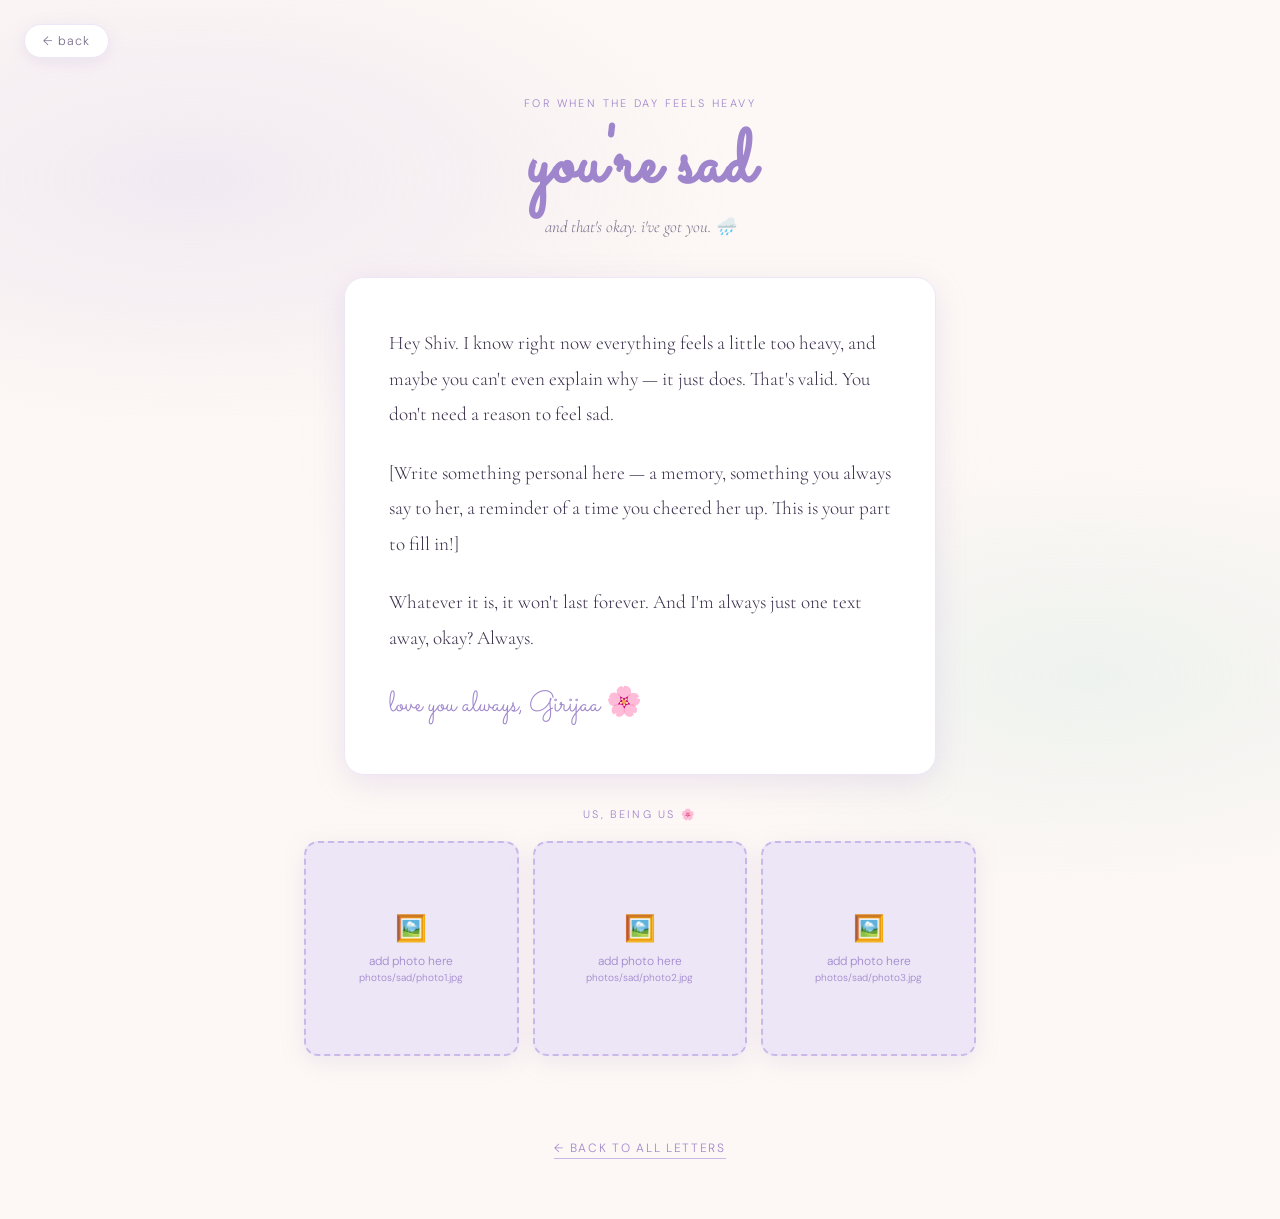
==== birthday.html @ a8534df3 "add pages" ====
<!DOCTYPE html>
<html lang="en">
<head>
  <meta charset="UTF-8" />
  <meta name="viewport" content="width=device-width, initial-scale=1.0" />
  <title>When you're sad — For Shivaani 🌸</title>
  <link rel="stylesheet" href="../style.css" />
</head>
<body>

  <a href="../index.html" class="back-btn">← back</a>

  <section class="inner-hero">
    <p class="page-eyebrow fade-up">for when the day feels heavy</p>
    <h1 class="fade-up delay-1">you're sad</h1>
    <p class="inner-tagline fade-up delay-2">and that's okay. i've got you. 🌧️</p>
  </section>

  <section class="message-section fade-up delay-2">
    <div class="message-card">
      <p>
        Hey Shiv. I know right now everything feels a little too heavy, and maybe you can't
        even explain why — it just does. That's valid. You don't need a reason to feel sad.
      </p>
      <p>
        <!-- ✏️ WRITE YOUR MESSAGE HERE — replace this paragraph with your own words -->
        [Write something personal here — a memory, something you always say to her, a reminder
        of a time you cheered her up. This is your part to fill in!]
      </p>
      <p>
        Whatever it is, it won't last forever. And I'm always just one text away, okay? Always.
      </p>
      <span class="sign-off">love you always, Girijaa 🌸</span>
    </div>
  </section>

  <!-- PHOTOS — add as many as you want following this pattern -->
  <section class="photos-section fade-up delay-3">
    <p class="photos-label">us, being us 🌸</p>
    <div class="photos-grid">

      <!-- HOW TO ADD A PHOTO:
           1. Put your image file in the photos/sad/ folder
           2. Replace "photo1.jpg" with your actual filename
           3. Replace "your caption here" with a sweet caption
           4. Delete the photo-placeholder divs once you add real photos -->

      <div class="photo-frame">
        <img src="../photos/sad/photo1.jpg" alt="us" onerror="this.parentElement.innerHTML='<div class=\'photo-placeholder\'><span class=\'ph-icon\'>🖼️</span><span>add photo here<br><small>photos/sad/photo1.jpg</small></span></div>'" />
        <div class="photo-caption">your caption here</div>
      </div>

      <div class="photo-frame">
        <img src="../photos/sad/photo2.jpg" alt="us" onerror="this.parentElement.innerHTML='<div class=\'photo-placeholder\'><span class=\'ph-icon\'>🖼️</span><span>add photo here<br><small>photos/sad/photo2.jpg</small></span></div>'" />
        <div class="photo-caption">your caption here</div>
      </div>

      <div class="photo-frame">
        <img src="../photos/sad/photo3.jpg" alt="us" onerror="this.parentElement.innerHTML='<div class=\'photo-placeholder\'><span class=\'ph-icon\'>🖼️</span><span>add photo here<br><small>photos/sad/photo3.jpg</small></span></div>'" />
        <div class="photo-caption">your caption here</div>
      </div>

    </div>
  </section>

  <footer class="inner-footer">
    <a href="../index.html">← back to all letters</a>
  </footer>

</body>
</html>
---- style.css ----
@import url('https://fonts.googleapis.com/css2?family=Cormorant+Garamond:ital,wght@0,300;0,400;1,300;1,400&family=DM+Sans:wght@300;400&family=Sacramento&display=swap');

/* ── tokens ── */
:root {
  --lavender:     #c9b8e8;
  --lavender-lt:  #ede6f7;
  --lavender-dk:  #9f86cc;
  --mint:         #b5ddd8;
  --mint-lt:      #e2f4f2;
  --blush:        #f4d7e3;
  --cream:        #fdf8f5;
  --ink:          #3a2f4a;
  --ink-soft:     #7a6d8a;
  --white:        #ffffff;

  --ff-display: 'Sacramento', cursive;
  --ff-serif:   'Cormorant Garamond', serif;
  --ff-body:    'DM Sans', sans-serif;

  --radius: 20px;
  --shadow: 0 8px 32px rgba(159, 134, 204, 0.18);
  --shadow-hover: 0 16px 48px rgba(159, 134, 204, 0.32);
}

*, *::before, *::after { box-sizing: border-box; margin: 0; padding: 0; }

html { scroll-behavior: smooth; }

body {
  background: var(--cream);
  color: var(--ink);
  font-family: var(--ff-body);
  font-weight: 300;
  min-height: 100vh;
  overflow-x: hidden;
}

/* ── floating petals bg ── */
body::before {
  content: '';
  position: fixed;
  inset: 0;
  background:
    radial-gradient(ellipse 60% 40% at 15% 20%, rgba(201,184,232,0.22) 0%, transparent 70%),
    radial-gradient(ellipse 50% 35% at 85% 75%, rgba(181,221,216,0.20) 0%, transparent 70%),
    radial-gradient(ellipse 40% 30% at 50% 50%, rgba(244,215,227,0.12) 0%, transparent 70%);
  pointer-events: none;
  z-index: 0;
}

/* ══════════════════════════════════
   HOME PAGE
══════════════════════════════════ */

.home-hero {
  position: relative;
  z-index: 1;
  text-align: center;
  padding: 72px 24px 32px;
}

.home-hero .eyebrow {
  font-family: var(--ff-body);
  font-size: 0.72rem;
  letter-spacing: 0.22em;
  text-transform: uppercase;
  color: var(--lavender-dk);
  margin-bottom: 16px;
}

.home-hero h1 {
  font-family: var(--ff-display);
  font-size: clamp(3.2rem, 9vw, 6rem);
  color: var(--lavender-dk);
  line-height: 1.1;
  margin-bottom: 8px;
}

.home-hero .subtitle {
  font-family: var(--ff-serif);
  font-style: italic;
  font-size: clamp(1rem, 2.5vw, 1.3rem);
  color: var(--ink-soft);
  margin-bottom: 40px;
}

/* ── petal divider ── */
.petal-divider {
  display: flex;
  align-items: center;
  justify-content: center;
  gap: 12px;
  margin: 0 auto 48px;
  width: fit-content;
}
.petal-divider span {
  display: block;
  width: 48px; height: 1px;
  background: var(--lavender);
}
.petal-divider .petal { font-size: 1rem; }

/* ── cards grid ── */
.cards-section {
  position: relative;
  z-index: 1;
  max-width: 860px;
  margin: 0 auto;
  padding: 0 24px 80px;
  display: grid;
  grid-template-columns: repeat(auto-fill, minmax(240px, 1fr));
  gap: 20px;
}

.card {
  background: var(--white);
  border-radius: var(--radius);
  padding: 36px 28px 32px;
  box-shadow: var(--shadow);
  text-decoration: none;
  color: var(--ink);
  display: flex;
  flex-direction: column;
  align-items: center;
  gap: 14px;
  transition: transform 0.3s ease, box-shadow 0.3s ease;
  cursor: pointer;
  border: 1.5px solid transparent;
  position: relative;
  overflow: hidden;
}

.card::before {
  content: '';
  position: absolute;
  top: 0; left: 0; right: 0;
  height: 4px;
  background: linear-gradient(90deg, var(--lavender), var(--mint));
  opacity: 0;
  transition: opacity 0.3s ease;
}

.card:hover {
  transform: translateY(-6px);
  box-shadow: var(--shadow-hover);
  border-color: var(--lavender-lt);
}
.card:hover::before { opacity: 1; }

.card-emoji {
  font-size: 2rem;
  line-height: 1;
}

.card-label {
  font-family: var(--ff-body);
  font-size: 0.7rem;
  letter-spacing: 0.18em;
  text-transform: uppercase;
  color: var(--lavender-dk);
  font-weight: 400;
}

.card-title {
  font-family: var(--ff-serif);
  font-size: 1.25rem;
  font-weight: 400;
  text-align: center;
  line-height: 1.35;
  color: var(--ink);
}

.card-arrow {
  font-size: 0.85rem;
  color: var(--lavender-dk);
  margin-top: 4px;
  transition: transform 0.2s ease;
}
.card:hover .card-arrow { transform: translateX(4px); }

/* card accent colours */
.card-sad    { --accent: #c9b8e8; }
.card-lonely { --accent: #b5ddd8; }
.card-miss   { --accent: #f4d7e3; }
.card-bored  { --accent: #d4eac8; }
.card-bday   { --accent: #fde8b5; }
.card-insecure   { --accent: #c8d8f0; }
.card-overthink  { --accent: #e8c8d8; }

.card-sad::before    { background: linear-gradient(90deg, #c9b8e8, #9f86cc); }
.card-lonely::before { background: linear-gradient(90deg, #b5ddd8, #7ec8c0); }
.card-miss::before   { background: linear-gradient(90deg, #f4d7e3, #e8a0bc); }
.card-bored::before  { background: linear-gradient(90deg, #d4eac8, #a8d48a); }
.card-bday::before   { background: linear-gradient(90deg, #fde8b5, #f7c948); }
.card-insecure::before   { background: linear-gradient(90deg, #c8d8f0, #8aaee0); }
.card-overthink::before  { background: linear-gradient(90deg, #e8c8d8, #cc8aaa); }

.home-footer {
  position: relative;
  z-index: 1;
  text-align: center;
  padding: 0 24px 48px;
  font-family: var(--ff-serif);
  font-style: italic;
  font-size: 0.95rem;
  color: var(--ink-soft);
}

/* ══════════════════════════════════
   INNER PAGES
══════════════════════════════════ */

.back-btn {
  position: fixed;
  top: 24px; left: 24px;
  z-index: 100;
  background: var(--white);
  border: 1.5px solid var(--lavender-lt);
  border-radius: 50px;
  padding: 8px 18px;
  font-family: var(--ff-body);
  font-size: 0.78rem;
  letter-spacing: 0.08em;
  color: var(--ink-soft);
  text-decoration: none;
  box-shadow: 0 4px 16px rgba(159, 134, 204, 0.15);
  transition: all 0.2s ease;
  display: flex;
  align-items: center;
  gap: 6px;
}
.back-btn:hover {
  background: var(--lavender-lt);
  color: var(--lavender-dk);
  transform: translateX(-2px);
}

.inner-hero {
  position: relative;
  z-index: 1;
  text-align: center;
  padding: 96px 24px 40px;
}

.inner-hero .page-eyebrow {
  font-family: var(--ff-body);
  font-size: 0.68rem;
  letter-spacing: 0.22em;
  text-transform: uppercase;
  color: var(--lavender-dk);
  margin-bottom: 12px;
}

.inner-hero h1 {
  font-family: var(--ff-display);
  font-size: clamp(2.8rem, 8vw, 5rem);
  color: var(--lavender-dk);
  line-height: 1.1;
  margin-bottom: 6px;
}

.inner-hero .inner-tagline {
  font-family: var(--ff-serif);
  font-style: italic;
  font-size: 1.05rem;
  color: var(--ink-soft);
}

/* ── message block ── */
.message-section {
  position: relative;
  z-index: 1;
  max-width: 640px;
  margin: 0 auto;
  padding: 0 24px;
}

.message-card {
  background: var(--white);
  border-radius: var(--radius);
  padding: 48px 44px;
  box-shadow: var(--shadow);
  border: 1.5px solid var(--lavender-lt);
  margin-bottom: 32px;
}

.message-card p {
  font-family: var(--ff-serif);
  font-size: clamp(1.05rem, 2vw, 1.2rem);
  line-height: 1.85;
  color: var(--ink);
  margin-bottom: 1.2em;
}
.message-card p:last-child { margin-bottom: 0; }

.message-card .sign-off {
  font-family: var(--ff-display);
  font-size: 1.8rem;
  color: var(--lavender-dk);
  margin-top: 28px;
  display: block;
}

/* ── photos grid ── */
.photos-section {
  position: relative;
  z-index: 1;
  max-width: 720px;
  margin: 0 auto;
  padding: 0 24px 80px;
}

.photos-label {
  font-family: var(--ff-body);
  font-size: 0.68rem;
  letter-spacing: 0.2em;
  text-transform: uppercase;
  color: var(--lavender-dk);
  text-align: center;
  margin-bottom: 20px;
}

.photos-grid {
  display: grid;
  grid-template-columns: repeat(auto-fill, minmax(200px, 1fr));
  gap: 14px;
}

.photo-frame {
  border-radius: 14px;
  overflow: hidden;
  box-shadow: 0 6px 24px rgba(159, 134, 204, 0.15);
  background: var(--lavender-lt);
  aspect-ratio: 1 / 1;
  position: relative;
}

.photo-frame img {
  width: 100%;
  height: 100%;
  object-fit: cover;
  display: block;
  transition: transform 0.4s ease;
}

.photo-frame:hover img { transform: scale(1.04); }

.photo-caption {
  position: absolute;
  bottom: 0; left: 0; right: 0;
  background: linear-gradient(transparent, rgba(58,47,74,0.55));
  color: white;
  font-family: var(--ff-serif);
  font-style: italic;
  font-size: 0.88rem;
  padding: 24px 12px 10px;
  opacity: 0;
  transition: opacity 0.3s ease;
}
.photo-frame:hover .photo-caption { opacity: 1; }

/* placeholder when no photo yet */
.photo-placeholder {
  width: 100%;
  height: 100%;
  display: flex;
  flex-direction: column;
  align-items: center;
  justify-content: center;
  gap: 8px;
  color: var(--lavender-dk);
  font-family: var(--ff-body);
  font-size: 0.75rem;
  text-align: center;
  padding: 16px;
  border: 2px dashed var(--lavender);
  border-radius: 14px;
  background: var(--lavender-lt);
}
.photo-placeholder .ph-icon { font-size: 1.6rem; }

/* ── inner page footer ── */
.inner-footer {
  position: relative;
  z-index: 1;
  text-align: center;
  padding: 0 24px 60px;
}

.inner-footer a {
  display: inline-block;
  font-family: var(--ff-body);
  font-size: 0.75rem;
  letter-spacing: 0.14em;
  text-transform: uppercase;
  color: var(--lavender-dk);
  text-decoration: none;
  border-bottom: 1px solid var(--lavender);
  padding-bottom: 2px;
  transition: color 0.2s ease;
}
.inner-footer a:hover { color: var(--ink); }

/* ── animations ── */
@keyframes fadeUp {
  from { opacity: 0; transform: translateY(20px); }
  to   { opacity: 1; transform: translateY(0); }
}

.fade-up {
  animation: fadeUp 0.7s ease both;
}
.delay-1 { animation-delay: 0.1s; }
.delay-2 { animation-delay: 0.2s; }
.delay-3 { animation-delay: 0.35s; }

/* ── responsive ── */
@media (max-width: 480px) {
  .cards-section { grid-template-columns: 1fr 1fr; gap: 14px; }
  .card { padding: 28px 18px 24px; }
  .message-card { padding: 32px 24px; }
  .photos-grid { grid-template-columns: 1fr 1fr; }
  .back-btn { top: 16px; left: 16px; }
}

@media (prefers-reduced-motion: reduce) {
  .fade-up, .card, .photo-frame img { animation: none; transition: none; }
}
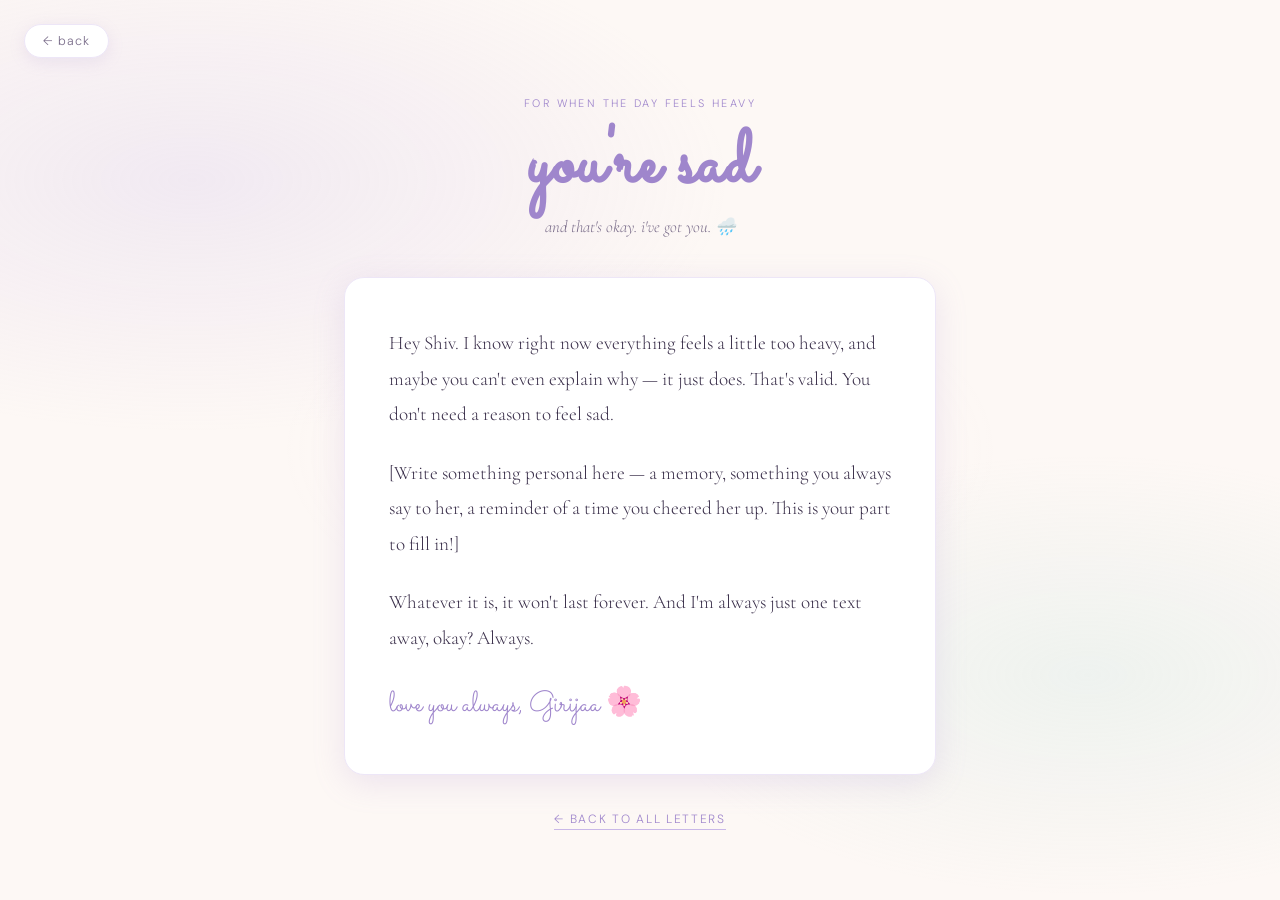
==== commit 28a9a4be: "Update birthday.html" ====
--- a/birthday.html
+++ b/birthday.html
@@ -34,34 +34,6 @@
     </div>
   </section>
 
-  <!-- PHOTOS — add as many as you want following this pattern -->
-  <section class="photos-section fade-up delay-3">
-    <p class="photos-label">us, being us 🌸</p>
-    <div class="photos-grid">
-
-      <!-- HOW TO ADD A PHOTO:
-           1. Put your image file in the photos/sad/ folder
-           2. Replace "photo1.jpg" with your actual filename
-           3. Replace "your caption here" with a sweet caption
-           4. Delete the photo-placeholder divs once you add real photos -->
-
-      <div class="photo-frame">
-        <img src="../photos/sad/photo1.jpg" alt="us" onerror="this.parentElement.innerHTML='<div class=\'photo-placeholder\'><span class=\'ph-icon\'>🖼️</span><span>add photo here<br><small>photos/sad/photo1.jpg</small></span></div>'" />
-        <div class="photo-caption">your caption here</div>
-      </div>
-
-      <div class="photo-frame">
-        <img src="../photos/sad/photo2.jpg" alt="us" onerror="this.parentElement.innerHTML='<div class=\'photo-placeholder\'><span class=\'ph-icon\'>🖼️</span><span>add photo here<br><small>photos/sad/photo2.jpg</small></span></div>'" />
-        <div class="photo-caption">your caption here</div>
-      </div>
-
-      <div class="photo-frame">
-        <img src="../photos/sad/photo3.jpg" alt="us" onerror="this.parentElement.innerHTML='<div class=\'photo-placeholder\'><span class=\'ph-icon\'>🖼️</span><span>add photo here<br><small>photos/sad/photo3.jpg</small></span></div>'" />
-        <div class="photo-caption">your caption here</div>
-      </div>
-
-    </div>
-  </section>
 
   <footer class="inner-footer">
     <a href="../index.html">← back to all letters</a>
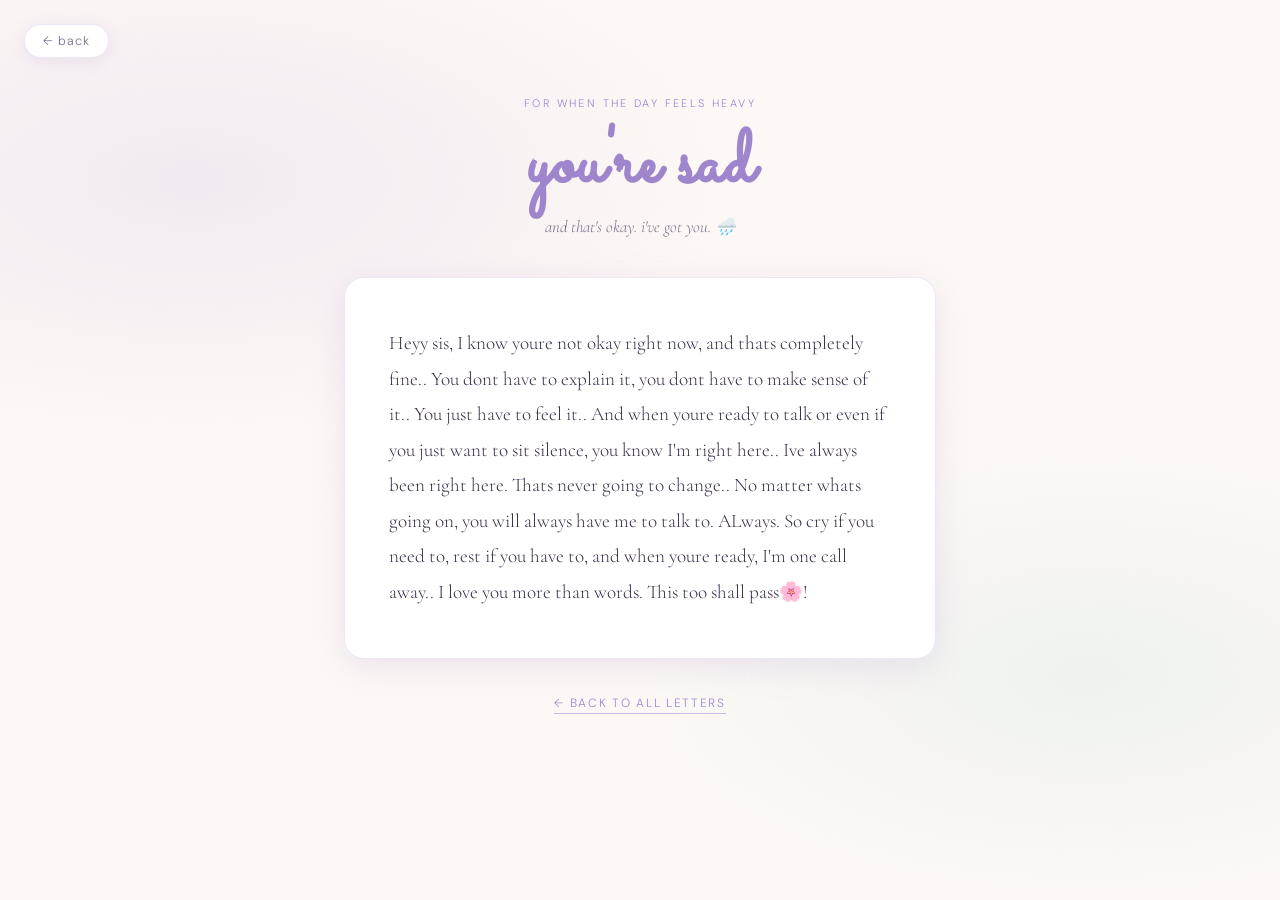
==== commit 4f9d1dc7: "Update birthday.html" ====
--- a/birthday.html
+++ b/birthday.html
@@ -18,19 +18,13 @@
 
   <section class="message-section fade-up delay-2">
     <div class="message-card">
-      <p>
-        Hey Shiv. I know right now everything feels a little too heavy, and maybe you can't
-        even explain why — it just does. That's valid. You don't need a reason to feel sad.
-      </p>
-      <p>
-        <!-- ✏️ WRITE YOUR MESSAGE HERE — replace this paragraph with your own words -->
-        [Write something personal here — a memory, something you always say to her, a reminder
-        of a time you cheered her up. This is your part to fill in!]
-      </p>
-      <p>
-        Whatever it is, it won't last forever. And I'm always just one text away, okay? Always.
-      </p>
-      <span class="sign-off">love you always, Girijaa 🌸</span>
+     <p>
+       Heyy sis, I know youre not okay right now, and thats completely fine.. You dont have to explain it,
+       you dont have to make sense of it.. You just have to feel it.. And when youre ready to talk or even if you just
+       want to sit silence, you know I'm right here.. Ive always been right here. Thats never going to change.. No matter whats going
+       on, you will always have me to talk to. ALways. So cry if you need to, rest if you have to, and when youre ready, I'm one call away.. 
+       I love you more than words. This too shall pass🌸!
+     </p>
     </div>
   </section>
 
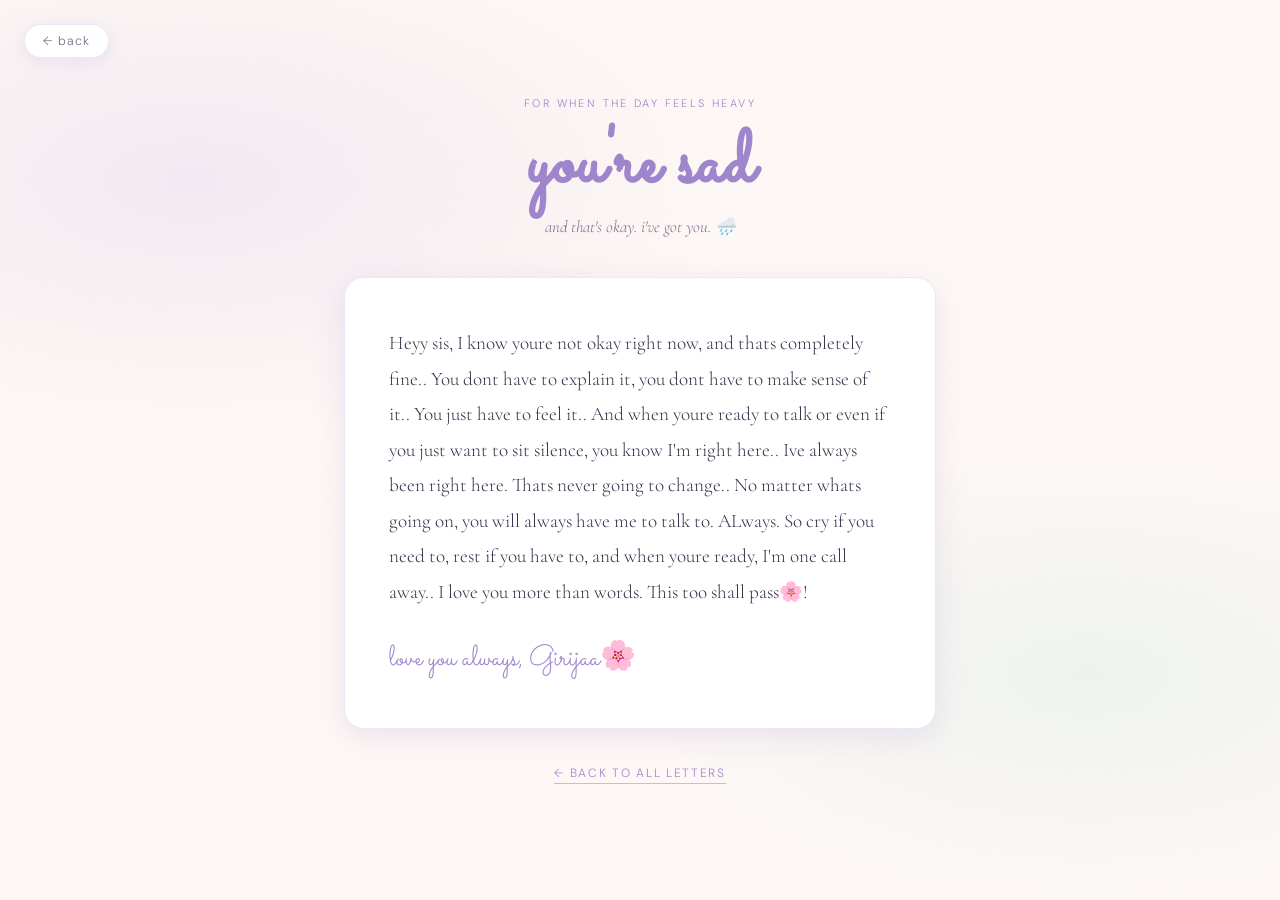
==== commit 020c189f: "Update birthday.html" ====
--- a/birthday.html
+++ b/birthday.html
@@ -25,6 +25,7 @@
        on, you will always have me to talk to. ALways. So cry if you need to, rest if you have to, and when youre ready, I'm one call away.. 
        I love you more than words. This too shall pass🌸!
      </p>
+      <span class="sign-off">love you always, Girijaa🌸</span>
     </div>
   </section>
 
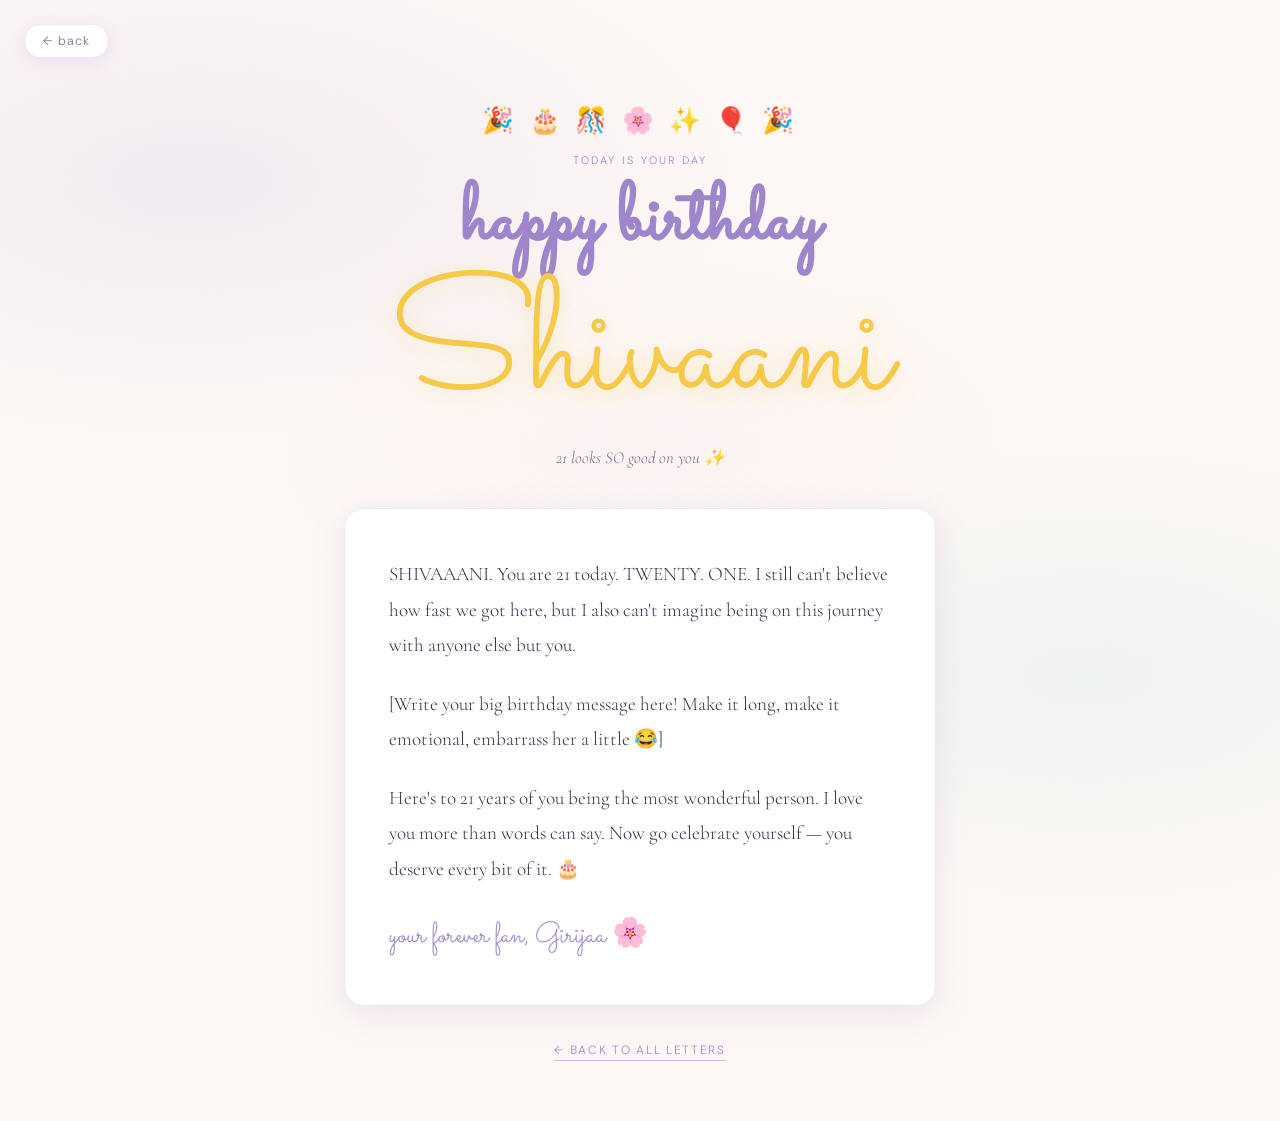
==== commit 760f0b10: "Add files via upload" ====
--- a/birthday.html
+++ b/birthday.html
@@ -3,35 +3,59 @@
 <head>
   <meta charset="UTF-8" />
   <meta name="viewport" content="width=device-width, initial-scale=1.0" />
-  <title>When you're sad — For Shivaani 🌸</title>
-  <link rel="stylesheet" href="../style.css" />
+  <title>Happy Birthday Shivaani 🎂</title>
+  <link rel="stylesheet" href="style.css" />
+  <style>
+    .confetti-bar {
+      text-align: center;
+      font-size: 1.6rem;
+      letter-spacing: 0.15em;
+      padding: 8px 0 0;
+      animation: fadeUp 0.8s ease both;
+    }
+    .birthday-number {
+      font-family: 'Sacramento', cursive;
+      font-size: clamp(5rem, 16vw, 10rem);
+      color: #f7c948;
+      display: block;
+      line-height: 1;
+      margin: 8px 0 0;
+      text-shadow: 0 4px 24px rgba(247, 201, 72, 0.35);
+    }
+  </style>
 </head>
 <body>
 
-  <a href="../index.html" class="back-btn">← back</a>
+  <a href="cards.html" class="back-btn">← back</a>
 
   <section class="inner-hero">
-    <p class="page-eyebrow fade-up">for when the day feels heavy</p>
-    <h1 class="fade-up delay-1">you're sad</h1>
-    <p class="inner-tagline fade-up delay-2">and that's okay. i've got you. 🌧️</p>
+    <div class="confetti-bar">🎉 🎂 🎊 🌸 ✨ 🎈 🎉</div>
+    <p class="page-eyebrow fade-up" style="margin-top:16px">today is YOUR day</p>
+    <h1 class="fade-up delay-1">happy birthday</h1>
+    <span class="birthday-number fade-up delay-2">Shivaani</span>
+    <p class="inner-tagline fade-up delay-3" style="margin-top:12px">21 looks SO good on you ✨</p>
   </section>
 
   <section class="message-section fade-up delay-2">
     <div class="message-card">
-     <p>
-       Heyy sis, I know youre not okay right now, and thats completely fine.. You dont have to explain it,
-       you dont have to make sense of it.. You just have to feel it.. And when youre ready to talk or even if you just
-       want to sit silence, you know I'm right here.. Ive always been right here. Thats never going to change.. No matter whats going
-       on, you will always have me to talk to. ALways. So cry if you need to, rest if you have to, and when youre ready, I'm one call away.. 
-       I love you more than words. This too shall pass🌸!
-     </p>
-      <span class="sign-off">love you always, Girijaa🌸</span>
+      <p>
+        SHIVAAANI. You are 21 today. TWENTY. ONE. I still can't believe how fast we got here,
+        but I also can't imagine being on this journey with anyone else but you.
+      </p>
+      <p>
+        <!-- ✏️ WRITE YOUR BIRTHDAY MESSAGE HERE -->
+        [Write your big birthday message here! Make it long, make it emotional, embarrass her a little 😂]
+      </p>
+      <p>
+        Here's to 21 years of you being the most wonderful person. I love you more than
+        words can say. Now go celebrate yourself — you deserve every bit of it. 🎂
+      </p>
+      <span class="sign-off">your forever fan, Girijaa 🌸</span>
     </div>
   </section>
 
-
   <footer class="inner-footer">
-    <a href="../index.html">← back to all letters</a>
+    <a href="cards.html">← back to all letters</a>
   </footer>
 
 </body>
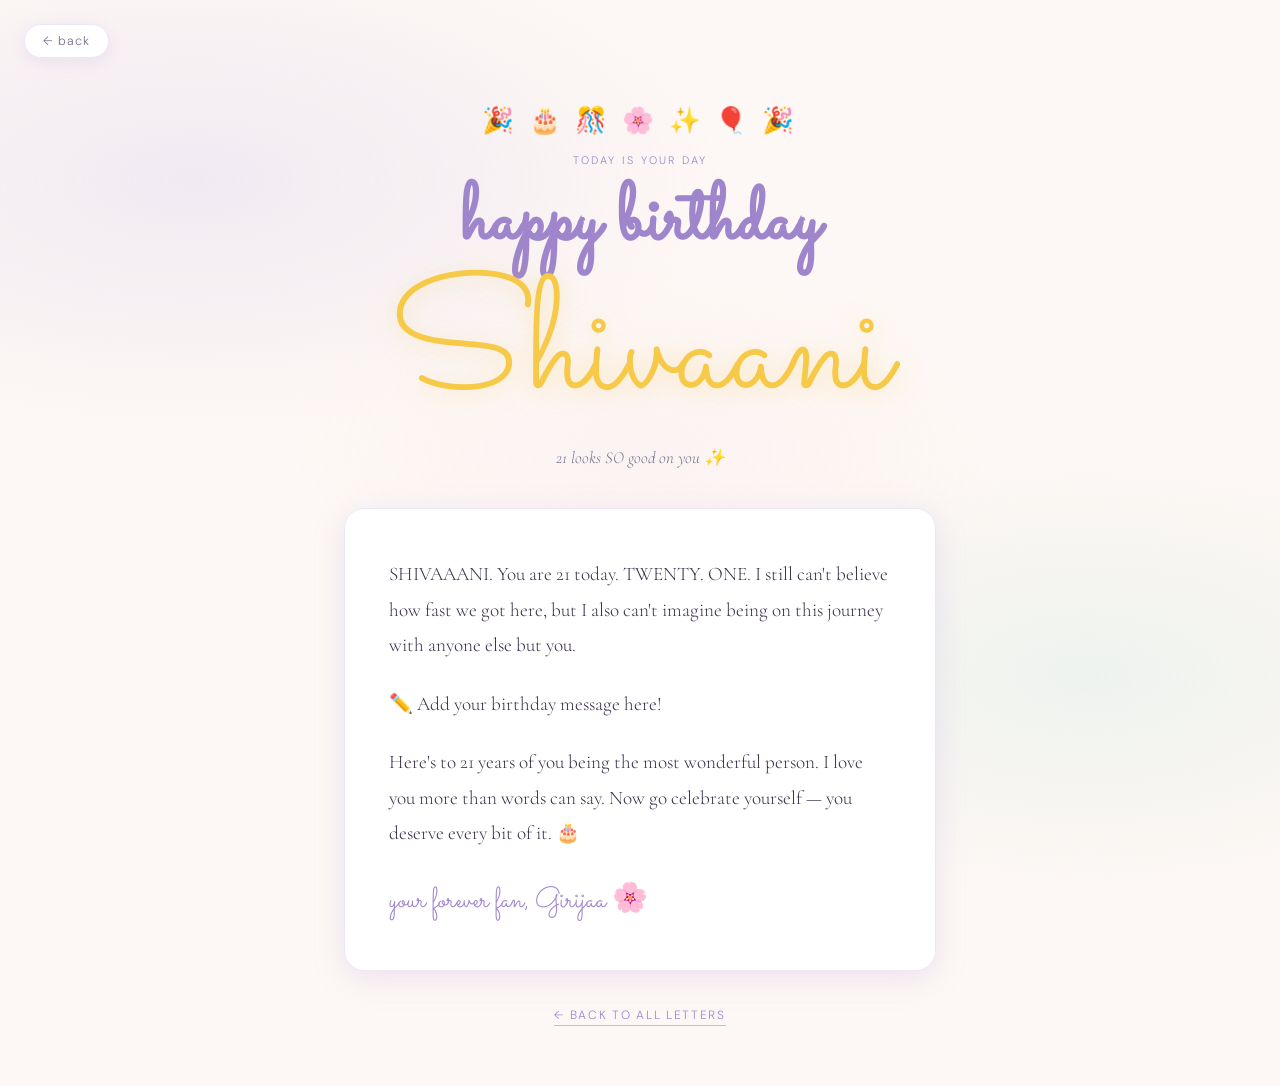
==== commit fee206a7: "Add files via upload" ====
--- a/birthday.html
+++ b/birthday.html
@@ -6,28 +6,12 @@
   <title>Happy Birthday Shivaani 🎂</title>
   <link rel="stylesheet" href="style.css" />
   <style>
-    .confetti-bar {
-      text-align: center;
-      font-size: 1.6rem;
-      letter-spacing: 0.15em;
-      padding: 8px 0 0;
-      animation: fadeUp 0.8s ease both;
-    }
-    .birthday-number {
-      font-family: 'Sacramento', cursive;
-      font-size: clamp(5rem, 16vw, 10rem);
-      color: #f7c948;
-      display: block;
-      line-height: 1;
-      margin: 8px 0 0;
-      text-shadow: 0 4px 24px rgba(247, 201, 72, 0.35);
-    }
+    .confetti-bar { text-align: center; font-size: 1.6rem; letter-spacing: 0.15em; padding: 8px 0 0; }
+    .birthday-number { font-family: 'Sacramento', cursive; font-size: clamp(5rem, 16vw, 10rem); color: #f7c948; display: block; line-height: 1; margin: 8px 0 0; text-shadow: 0 4px 24px rgba(247,201,72,0.35); }
   </style>
 </head>
 <body>
-
   <a href="cards.html" class="back-btn">← back</a>
-
   <section class="inner-hero">
     <div class="confetti-bar">🎉 🎂 🎊 🌸 ✨ 🎈 🎉</div>
     <p class="page-eyebrow fade-up" style="margin-top:16px">today is YOUR day</p>
@@ -35,28 +19,14 @@
     <span class="birthday-number fade-up delay-2">Shivaani</span>
     <p class="inner-tagline fade-up delay-3" style="margin-top:12px">21 looks SO good on you ✨</p>
   </section>
-
   <section class="message-section fade-up delay-2">
     <div class="message-card">
-      <p>
-        SHIVAAANI. You are 21 today. TWENTY. ONE. I still can't believe how fast we got here,
-        but I also can't imagine being on this journey with anyone else but you.
-      </p>
-      <p>
-        <!-- ✏️ WRITE YOUR BIRTHDAY MESSAGE HERE -->
-        [Write your big birthday message here! Make it long, make it emotional, embarrass her a little 😂]
-      </p>
-      <p>
-        Here's to 21 years of you being the most wonderful person. I love you more than
-        words can say. Now go celebrate yourself — you deserve every bit of it. 🎂
-      </p>
+      <p>SHIVAAANI. You are 21 today. TWENTY. ONE. I still can't believe how fast we got here, but I also can't imagine being on this journey with anyone else but you.</p>
+      <p>✏️ Add your birthday message here!</p>
+      <p>Here's to 21 years of you being the most wonderful person. I love you more than words can say. Now go celebrate yourself — you deserve every bit of it. 🎂</p>
       <span class="sign-off">your forever fan, Girijaa 🌸</span>
     </div>
   </section>
-
-  <footer class="inner-footer">
-    <a href="cards.html">← back to all letters</a>
-  </footer>
-
+  <footer class="inner-footer"><a href="cards.html">← back to all letters</a></footer>
 </body>
 </html>
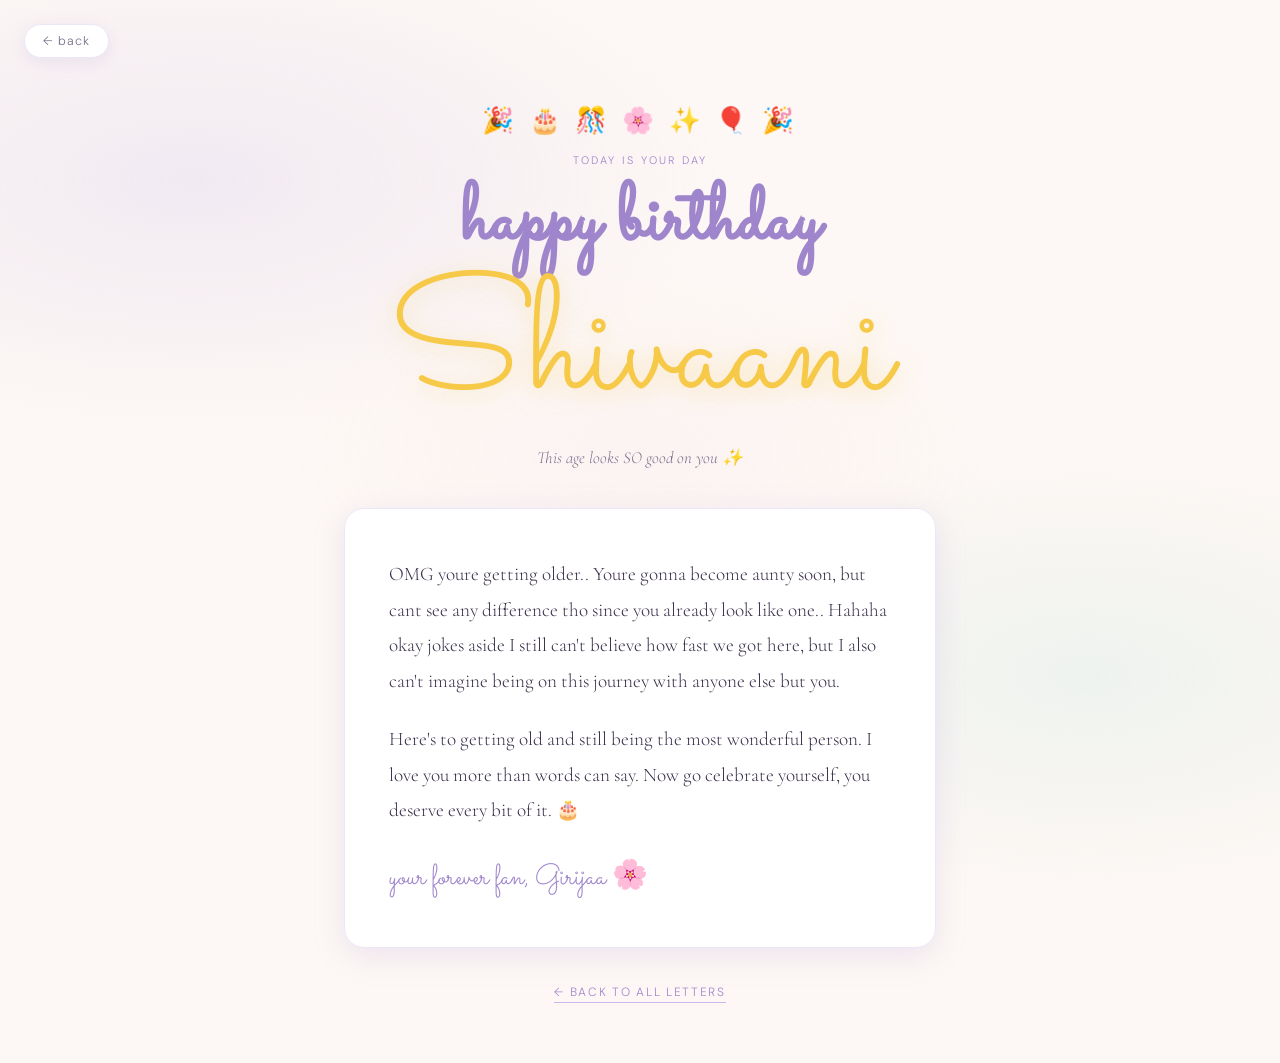
==== commit 5d417613: "Update birthday.html" ====
--- a/birthday.html
+++ b/birthday.html
@@ -17,13 +17,13 @@
     <p class="page-eyebrow fade-up" style="margin-top:16px">today is YOUR day</p>
     <h1 class="fade-up delay-1">happy birthday</h1>
     <span class="birthday-number fade-up delay-2">Shivaani</span>
-    <p class="inner-tagline fade-up delay-3" style="margin-top:12px">21 looks SO good on you ✨</p>
+    <p class="inner-tagline fade-up delay-3" style="margin-top:12px">This age looks SO good on you ✨</p>
   </section>
   <section class="message-section fade-up delay-2">
     <div class="message-card">
-      <p>SHIVAAANI. You are 21 today. TWENTY. ONE. I still can't believe how fast we got here, but I also can't imagine being on this journey with anyone else but you.</p>
-      <p>✏️ Add your birthday message here!</p>
-      <p>Here's to 21 years of you being the most wonderful person. I love you more than words can say. Now go celebrate yourself — you deserve every bit of it. 🎂</p>
+      <p>OMG youre getting older.. Youre gonna become aunty soon, but cant see any difference tho since you already look like one.. Hahaha okay jokes aside I still can't believe how fast we got here, but I also can't imagine being on this journey with anyone else but you.</p>
+      
+      <p>Here's to getting old and still being the most wonderful person. I love you more than words can say. Now go celebrate yourself, you deserve every bit of it. 🎂</p>
       <span class="sign-off">your forever fan, Girijaa 🌸</span>
     </div>
   </section>
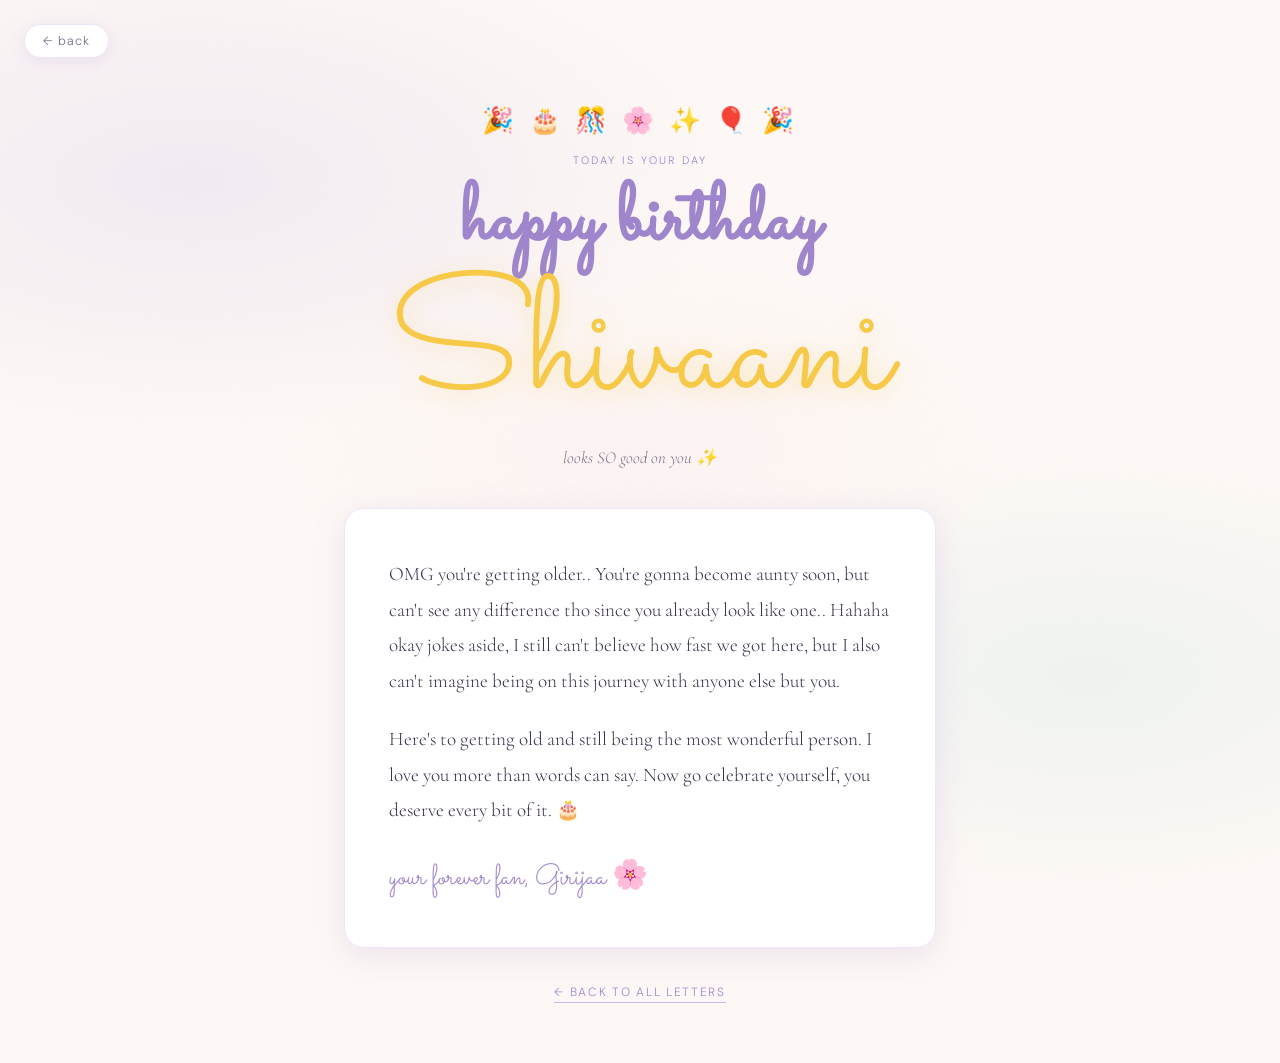
==== commit a66f2499: "Add files via upload" ====
--- a/birthday.html
+++ b/birthday.html
@@ -17,12 +17,11 @@
     <p class="page-eyebrow fade-up" style="margin-top:16px">today is YOUR day</p>
     <h1 class="fade-up delay-1">happy birthday</h1>
     <span class="birthday-number fade-up delay-2">Shivaani</span>
-    <p class="inner-tagline fade-up delay-3" style="margin-top:12px">This age looks SO good on you ✨</p>
+    <p class="inner-tagline fade-up delay-3" style="margin-top:12px">looks SO good on you ✨</p>
   </section>
   <section class="message-section fade-up delay-2">
     <div class="message-card">
-      <p>OMG youre getting older.. Youre gonna become aunty soon, but cant see any difference tho since you already look like one.. Hahaha okay jokes aside I still can't believe how fast we got here, but I also can't imagine being on this journey with anyone else but you.</p>
-      
+      <p>OMG you're getting older.. You're gonna become aunty soon, but can't see any difference tho since you already look like one.. Hahaha okay jokes aside, I still can't believe how fast we got here, but I also can't imagine being on this journey with anyone else but you.</p>
       <p>Here's to getting old and still being the most wonderful person. I love you more than words can say. Now go celebrate yourself, you deserve every bit of it. 🎂</p>
       <span class="sign-off">your forever fan, Girijaa 🌸</span>
     </div>
